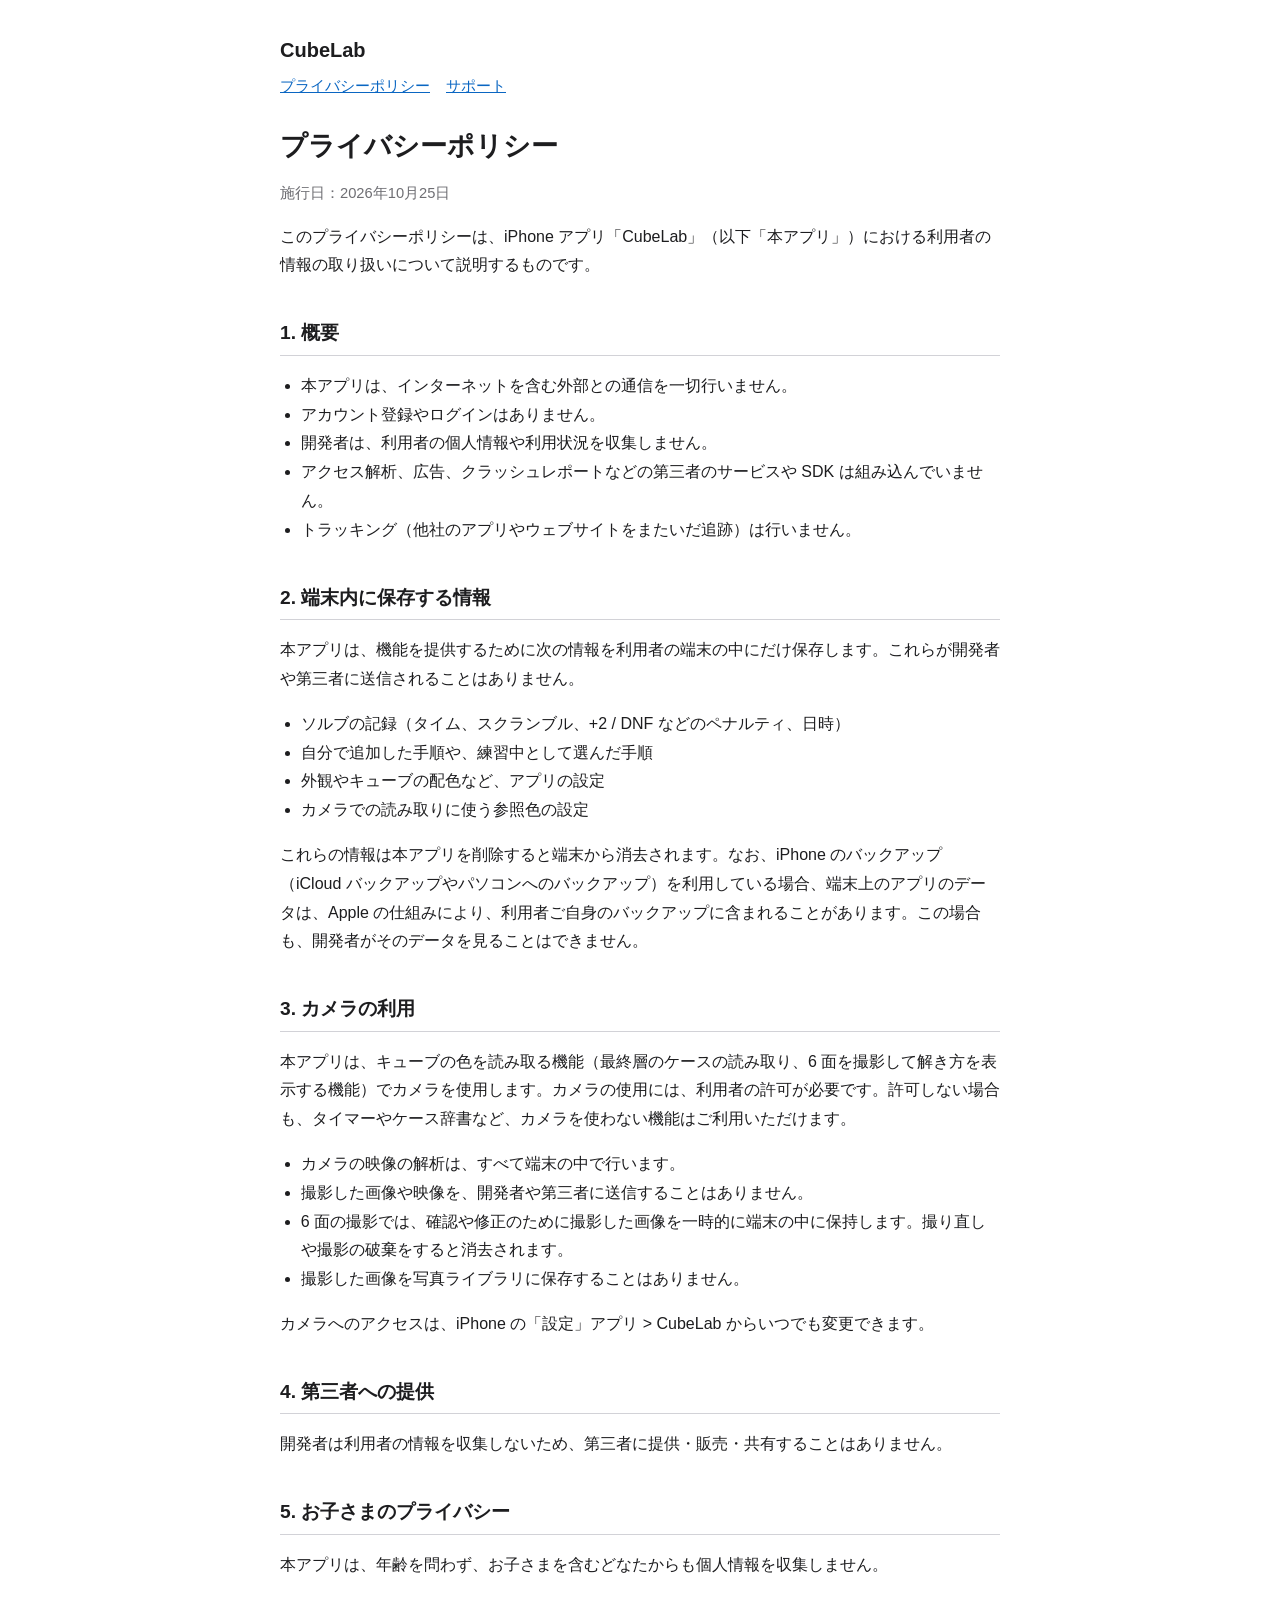
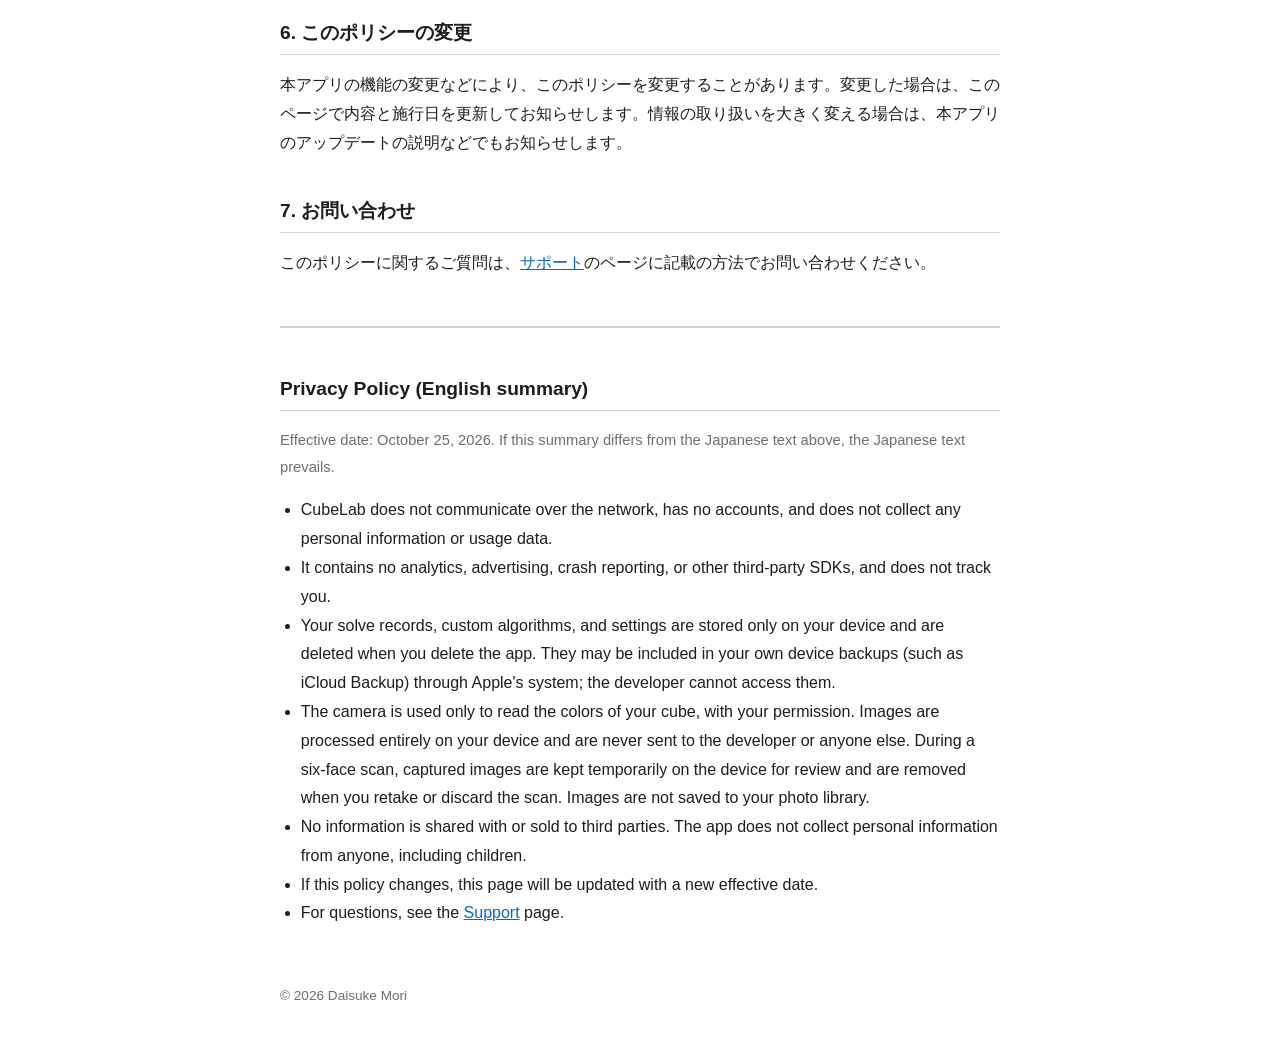
==== privacy.html @ e1af6f7c "CubeLab の紹介・プライバシーポリシー・サポートページを追加" ====
<!doctype html>
<html lang="ja">
<head>
<meta charset="utf-8">
<meta name="viewport" content="width=device-width, initial-scale=1">
<title>プライバシーポリシー | CubeLab</title>
<link rel="stylesheet" href="style.css">
</head>
<body>
<header>
  <a class="brand" href="./">CubeLab</a>
  <nav><a href="privacy.html">プライバシーポリシー</a><a href="support.html">サポート</a></nav>
</header>
<main>
<h1>プライバシーポリシー</h1>
<p class="muted">施行日：2026年10月25日</p>

<p>このプライバシーポリシーは、iPhone アプリ「CubeLab」（以下「本アプリ」）における利用者の情報の取り扱いについて説明するものです。</p>

<h2>1. 概要</h2>
<ul>
  <li>本アプリは、インターネットを含む外部との通信を一切行いません。</li>
  <li>アカウント登録やログインはありません。</li>
  <li>開発者は、利用者の個人情報や利用状況を収集しません。</li>
  <li>アクセス解析、広告、クラッシュレポートなどの第三者のサービスや SDK は組み込んでいません。</li>
  <li>トラッキング（他社のアプリやウェブサイトをまたいだ追跡）は行いません。</li>
</ul>

<h2>2. 端末内に保存する情報</h2>
<p>本アプリは、機能を提供するために次の情報を利用者の端末の中にだけ保存します。これらが開発者や第三者に送信されることはありません。</p>
<ul>
  <li>ソルブの記録（タイム、スクランブル、+2 / DNF などのペナルティ、日時）</li>
  <li>自分で追加した手順や、練習中として選んだ手順</li>
  <li>外観やキューブの配色など、アプリの設定</li>
  <li>カメラでの読み取りに使う参照色の設定</li>
</ul>
<p>これらの情報は本アプリを削除すると端末から消去されます。なお、iPhone のバックアップ（iCloud バックアップやパソコンへのバックアップ）を利用している場合、端末上のアプリのデータは、Apple の仕組みにより、利用者ご自身のバックアップに含まれることがあります。この場合も、開発者がそのデータを見ることはできません。</p>

<h2>3. カメラの利用</h2>
<p>本アプリは、キューブの色を読み取る機能（最終層のケースの読み取り、6 面を撮影して解き方を表示する機能）でカメラを使用します。カメラの使用には、利用者の許可が必要です。許可しない場合も、タイマーやケース辞書など、カメラを使わない機能はご利用いただけます。</p>
<ul>
  <li>カメラの映像の解析は、すべて端末の中で行います。</li>
  <li>撮影した画像や映像を、開発者や第三者に送信することはありません。</li>
  <li>6 面の撮影では、確認や修正のために撮影した画像を一時的に端末の中に保持します。撮り直しや撮影の破棄をすると消去されます。</li>
  <li>撮影した画像を写真ライブラリに保存することはありません。</li>
</ul>
<p>カメラへのアクセスは、iPhone の「設定」アプリ &gt; CubeLab からいつでも変更できます。</p>

<h2>4. 第三者への提供</h2>
<p>開発者は利用者の情報を収集しないため、第三者に提供・販売・共有することはありません。</p>

<h2>5. お子さまのプライバシー</h2>
<p>本アプリは、年齢を問わず、お子さまを含むどなたからも個人情報を収集しません。</p>

<h2>6. このポリシーの変更</h2>
<p>本アプリの機能の変更などにより、このポリシーを変更することがあります。変更した場合は、このページで内容と施行日を更新してお知らせします。情報の取り扱いを大きく変える場合は、本アプリのアップデートの説明などでもお知らせします。</p>

<h2>7. お問い合わせ</h2>
<p>このポリシーに関するご質問は、<a href="support.html">サポート</a>のページに記載の方法でお問い合わせください。</p>

<section class="en" lang="en" id="en">
<h2>Privacy Policy (English summary)</h2>
<p class="muted">Effective date: October 25, 2026. If this summary differs from the Japanese text above, the Japanese text prevails.</p>
<ul>
  <li>CubeLab does not communicate over the network, has no accounts, and does not collect any personal information or usage data.</li>
  <li>It contains no analytics, advertising, crash reporting, or other third-party SDKs, and does not track you.</li>
  <li>Your solve records, custom algorithms, and settings are stored only on your device and are deleted when you delete the app. They may be included in your own device backups (such as iCloud Backup) through Apple's system; the developer cannot access them.</li>
  <li>The camera is used only to read the colors of your cube, with your permission. Images are processed entirely on your device and are never sent to the developer or anyone else. During a six-face scan, captured images are kept temporarily on the device for review and are removed when you retake or discard the scan. Images are not saved to your photo library.</li>
  <li>No information is shared with or sold to third parties. The app does not collect personal information from anyone, including children.</li>
  <li>If this policy changes, this page will be updated with a new effective date.</li>
  <li>For questions, see the <a href="support.html#en">Support</a> page.</li>
</ul>
</section>
</main>
<footer><p>&copy; 2026 Daisuke Mori</p></footer>
</body>
</html>
---- style.css ----
:root { color-scheme: light dark; --fg:#1d1d1f; --bg:#ffffff; --muted:#6e6e73; --accent:#0a66c2; --line:#d2d2d7; }
@media (prefers-color-scheme: dark) { :root { --fg:#f5f5f7; --bg:#111113; --muted:#a1a1a6; --accent:#5aa9ff; --line:#3a3a3c; } }
* { box-sizing: border-box; }
body { margin:0; background:var(--bg); color:var(--fg);
  font-family: -apple-system, BlinkMacSystemFont, "Hiragino Sans", "Hiragino Kaku Gothic ProN", "Noto Sans JP", "Yu Gothic", Meiryo, sans-serif;
  line-height:1.8; -webkit-text-size-adjust:100%; }
main, header, footer { max-width: 760px; margin: 0 auto; padding: 0 20px; }
header { padding-top: 32px; }
header a.brand { color: var(--fg); text-decoration: none; font-weight: 700; font-size: 1.25rem; }
nav { margin-top: 4px; font-size: .95rem; }
nav a { margin-right: 16px; }
h1 { font-size: 1.7rem; line-height:1.4; margin: 28px 0 8px; }
h2 { font-size: 1.2rem; margin-top: 36px; padding-bottom: 4px; border-bottom: 1px solid var(--line); }
h3 { font-size: 1.05rem; margin-top: 24px; }
a { color: var(--accent); }
.muted { color: var(--muted); font-size: .92rem; }
ul { padding-left: 1.3em; }
section.en { margin-top: 48px; padding-top: 8px; border-top: 2px solid var(--line); }
footer { margin-top: 56px; padding-bottom: 40px; color: var(--muted); font-size: .85rem; }
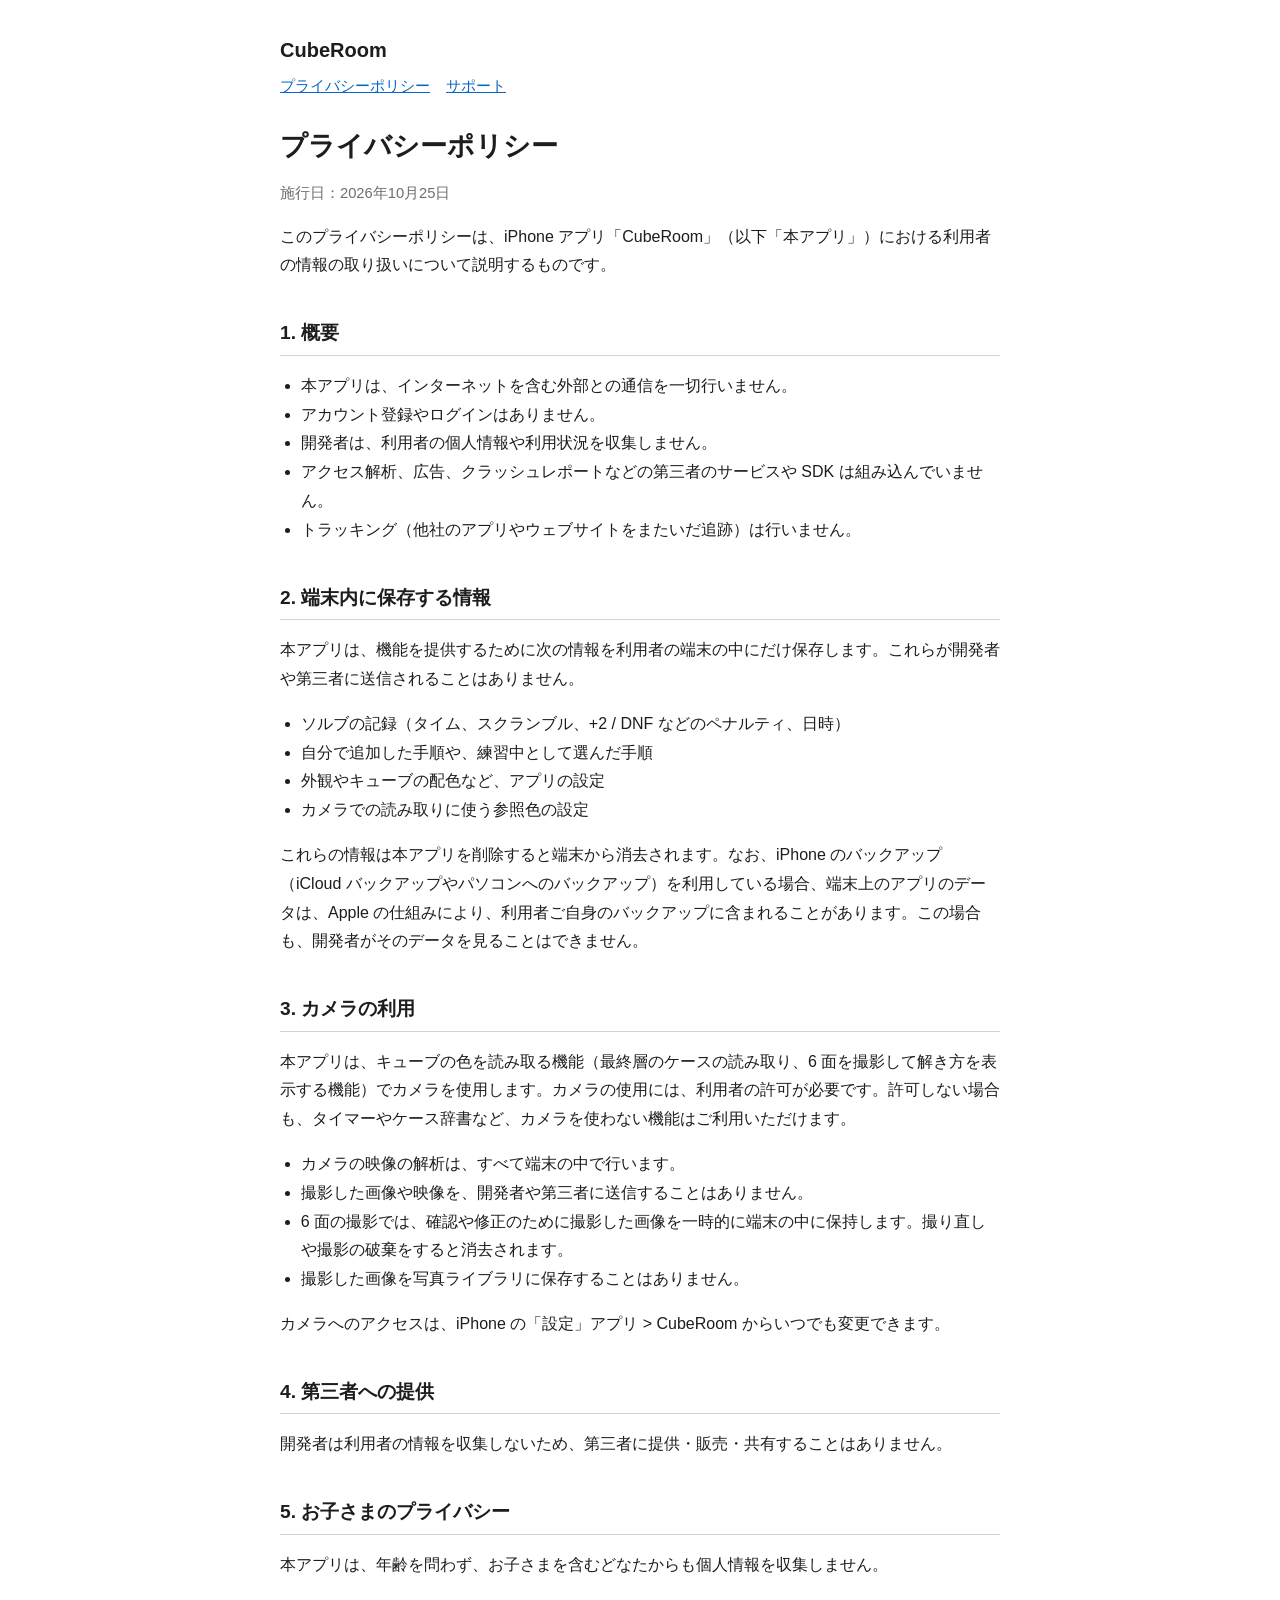
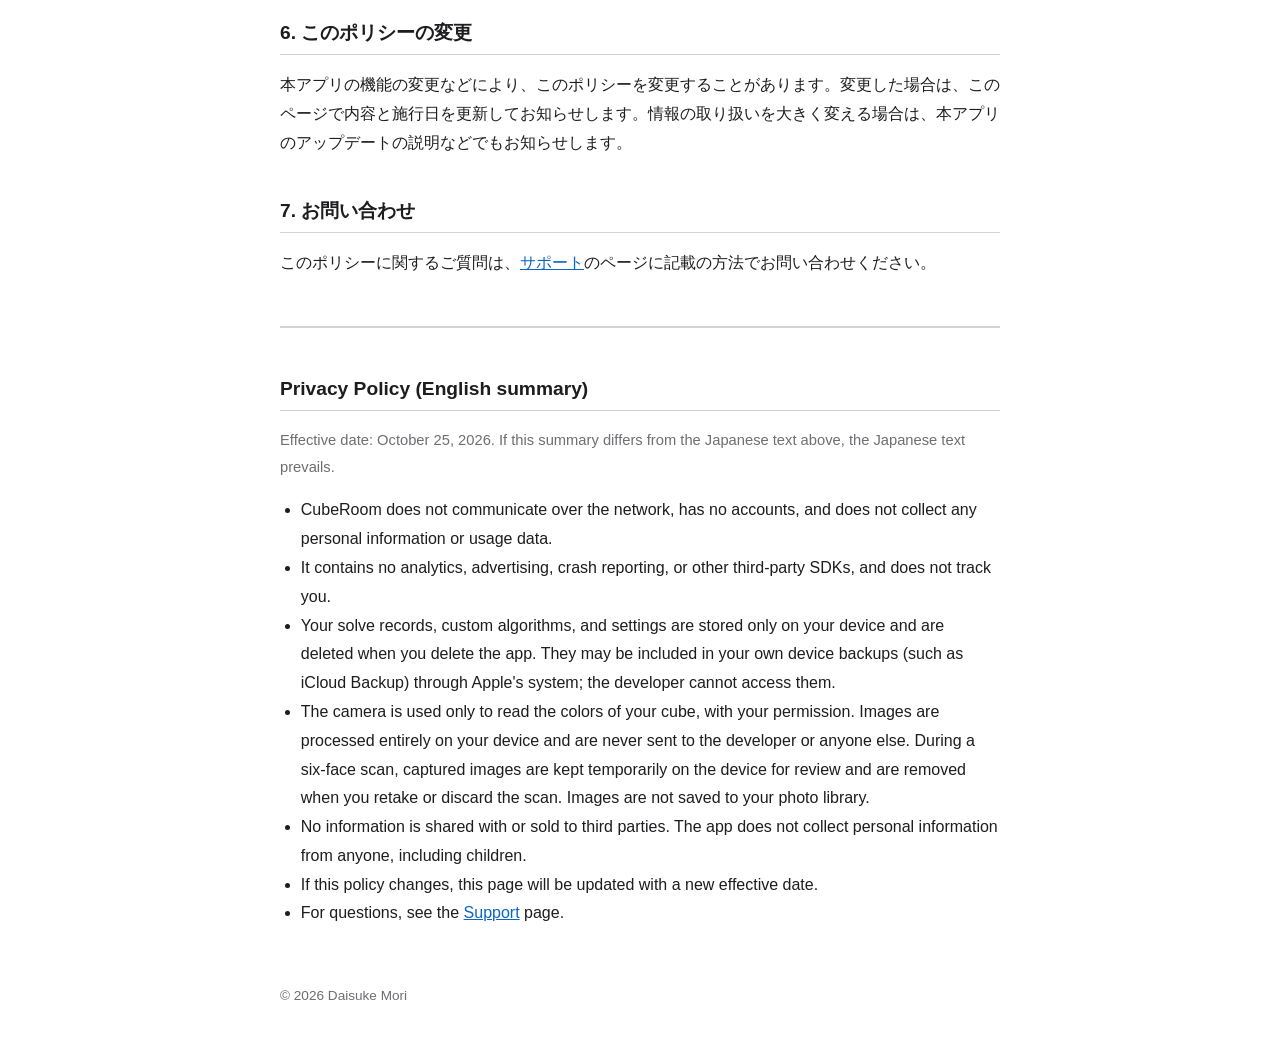
==== commit 4bc38019: "アプリ名を CubeRoom、リポジトリを cuberoom-site にする" ====
--- a/privacy.html
+++ b/privacy.html
@@ -3,19 +3,19 @@
 <head>
 <meta charset="utf-8">
 <meta name="viewport" content="width=device-width, initial-scale=1">
-<title>プライバシーポリシー | CubeLab</title>
+<title>プライバシーポリシー | CubeRoom</title>
 <link rel="stylesheet" href="style.css">
 </head>
 <body>
 <header>
-  <a class="brand" href="./">CubeLab</a>
+  <a class="brand" href="./">CubeRoom</a>
   <nav><a href="privacy.html">プライバシーポリシー</a><a href="support.html">サポート</a></nav>
 </header>
 <main>
 <h1>プライバシーポリシー</h1>
 <p class="muted">施行日：2026年10月25日</p>
 
-<p>このプライバシーポリシーは、iPhone アプリ「CubeLab」（以下「本アプリ」）における利用者の情報の取り扱いについて説明するものです。</p>
+<p>このプライバシーポリシーは、iPhone アプリ「CubeRoom」（以下「本アプリ」）における利用者の情報の取り扱いについて説明するものです。</p>
 
 <h2>1. 概要</h2>
 <ul>
@@ -44,7 +44,7 @@
   <li>6 面の撮影では、確認や修正のために撮影した画像を一時的に端末の中に保持します。撮り直しや撮影の破棄をすると消去されます。</li>
   <li>撮影した画像を写真ライブラリに保存することはありません。</li>
 </ul>
-<p>カメラへのアクセスは、iPhone の「設定」アプリ &gt; CubeLab からいつでも変更できます。</p>
+<p>カメラへのアクセスは、iPhone の「設定」アプリ &gt; CubeRoom からいつでも変更できます。</p>
 
 <h2>4. 第三者への提供</h2>
 <p>開発者は利用者の情報を収集しないため、第三者に提供・販売・共有することはありません。</p>
@@ -62,7 +62,7 @@
 <h2>Privacy Policy (English summary)</h2>
 <p class="muted">Effective date: October 25, 2026. If this summary differs from the Japanese text above, the Japanese text prevails.</p>
 <ul>
-  <li>CubeLab does not communicate over the network, has no accounts, and does not collect any personal information or usage data.</li>
+  <li>CubeRoom does not communicate over the network, has no accounts, and does not collect any personal information or usage data.</li>
   <li>It contains no analytics, advertising, crash reporting, or other third-party SDKs, and does not track you.</li>
   <li>Your solve records, custom algorithms, and settings are stored only on your device and are deleted when you delete the app. They may be included in your own device backups (such as iCloud Backup) through Apple's system; the developer cannot access them.</li>
   <li>The camera is used only to read the colors of your cube, with your permission. Images are processed entirely on your device and are never sent to the developer or anyone else. During a six-face scan, captured images are kept temporarily on the device for review and are removed when you retake or discard the scan. Images are not saved to your photo library.</li>
